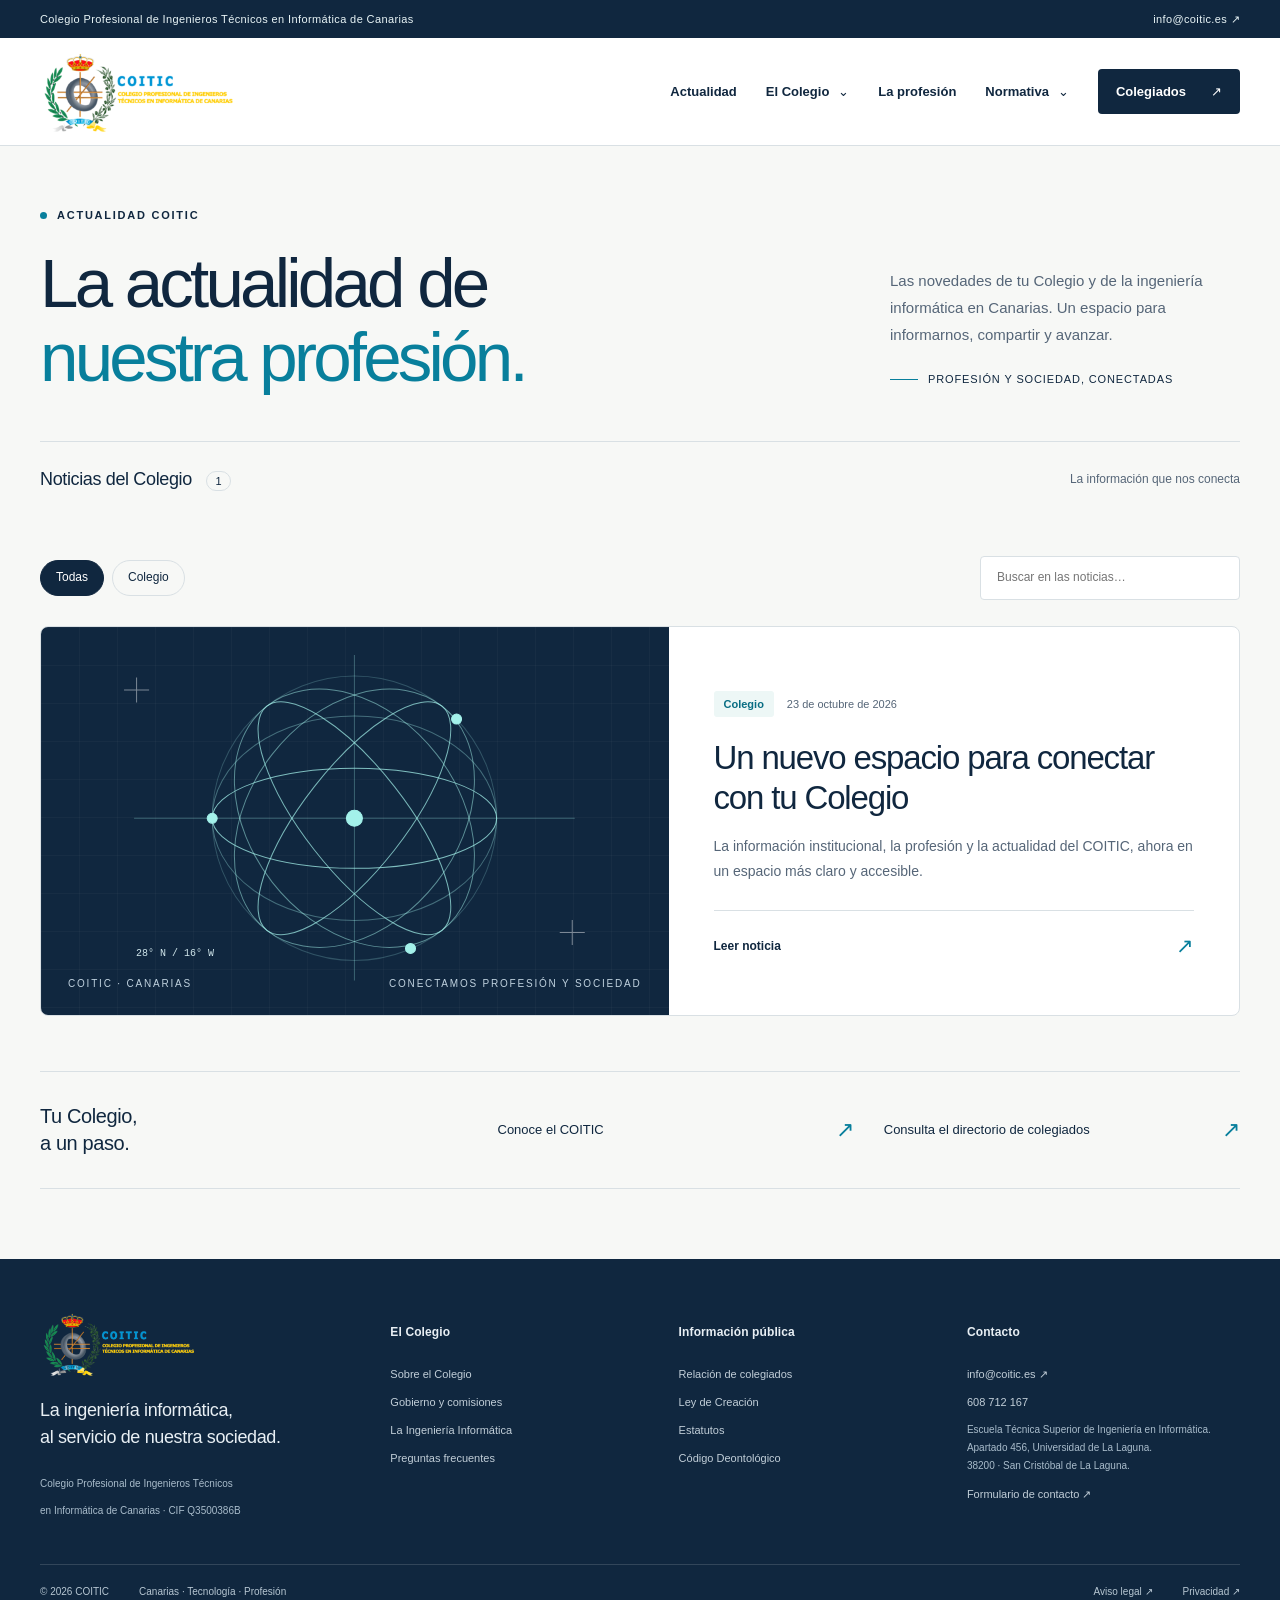
==== index.html @ a0e5a618 "Crear web estática moderna del COITIC con contenido institucional, Markdown y despliegue automático" ====
<!doctype html>
<html lang="es">
<head>
<meta charset="utf-8">
<meta name="viewport" content="width=device-width, initial-scale=1">
<meta name="theme-color" content="#0e233b">
<meta name="description" content="Colegio Profesional de Ingenieros Técnicos en Informática de Canarias. Actualidad, información institucional, profesión y directorio de colegiados.">
<title>COITIC · Ingeniería que nos conecta</title>
<link rel="icon" href="assets/logo-coitic.png" type="image/png">
<link rel="stylesheet" href="assets/style.css">
<script src="assets/marked.umd.js" defer></script>
<script src="assets/app.js" defer></script>
</head>
<body>
<a class="skip" href="#main">Saltar al contenido</a>
<div class="topbar"><div class="wrap"><span>Colegio Profesional de Ingenieros Técnicos en Informática de Canarias</span><a href="mailto:info@coitic.es">info@coitic.es <span aria-hidden="true">↗</span></a></div></div>
<header class="header"><div class="wrap header-inner">
<a class="brand" href="#/" aria-label="COITIC · Inicio"><img src="assets/logo-coitic.png" width="152" height="67" alt="COITIC"></a>
<button class="menu-toggle" type="button" aria-controls="main-nav" aria-expanded="false"><span aria-hidden="true">☰</span> Menú</button>
<nav id="main-nav" aria-label="Navegación principal">
<a href="#/" data-nav="inicio">Actualidad</a>
<div class="nav-group"><button type="button" aria-expanded="false" aria-controls="college-menu">El Colegio <span aria-hidden="true">⌄</span></button><div class="dropdown" id="college-menu"><a href="#/colegio">Sobre el Colegio</a><a href="#/gobierno">Junta de Gobierno y Comisiones</a><a href="#/preguntas">Preguntas frecuentes</a></div></div>
<a href="#/ingenieria">La profesión</a>
<div class="nav-group"><button type="button" aria-expanded="false" aria-controls="norm-menu">Normativa <span aria-hidden="true">⌄</span></button><div class="dropdown" id="norm-menu"><a href="#/ley">Ley de Creación</a><a href="#/estatutos">Estatutos</a><a href="#/deontologia">Código Deontológico</a></div></div>
<a class="directory-link" href="#/colegiados">Colegiados <span aria-hidden="true">↗</span></a>
</nav></div></header>
<main id="main" tabindex="-1"><div class="wrap loading" role="status">Cargando contenido…</div></main>
<footer><div class="wrap footer-grid"><div class="footer-about"><img src="assets/logo-coitic.png" width="152" height="67" alt="COITIC"><p>La ingeniería informática,<br>al servicio de nuestra sociedad.</p><span class="small">Colegio Profesional de Ingenieros Técnicos<br>en Informática de Canarias · CIF Q3500386B</span></div><div><h2>El Colegio</h2><a href="#/colegio">Sobre el Colegio</a><a href="#/gobierno">Gobierno y comisiones</a><a href="#/ingenieria">La Ingeniería Informática</a><a href="#/preguntas">Preguntas frecuentes</a></div><div><h2>Información pública</h2><a href="#/colegiados">Relación de colegiados</a><a href="#/ley">Ley de Creación</a><a href="#/estatutos">Estatutos</a><a href="#/deontologia">Código Deontológico</a></div><div><h2>Contacto</h2><a href="mailto:info@coitic.es">info@coitic.es ↗</a><a href="tel:+34608712167">608 712 167</a><p class="small">Escuela Técnica Superior de Ingeniería en Informática.<br>Apartado 456, Universidad de La Laguna.<br>38200 · San Cristóbal de La Laguna.</p><a href="https://coitic.es/contactar/">Formulario de contacto ↗</a></div></div><div class="wrap footer-bottom"><span>© <span id="year">2026</span> COITIC</span><span>Canarias · Tecnología · Profesión</span><a href="https://coitic.es/aviso-legal/">Aviso legal ↗</a><a href="https://coitic.es/politica-de-privacidad/">Privacidad ↗</a></div></footer>
</body></html>
---- assets/style.css ----
:root{--ink:#10273f;--muted:#566678;--cyan:#087f9c;--aqua:#8ce6dc;--line:#d9e0e4;--paper:#f7f8f6;--white:#fff;--radius:8px;font-family:Inter,"Segoe UI",Arial,sans-serif;color:var(--ink);background:var(--paper);font-synthesis:none;line-height:1.65}*{box-sizing:border-box}body{margin:0}a{color:inherit;text-underline-offset:4px}button,input,select{font:inherit}button,a,input,select,summary{-webkit-tap-highlight-color:transparent}button{cursor:pointer}a:focus-visible,button:focus-visible,input:focus-visible,select:focus-visible,summary:focus-visible{outline:3px solid var(--cyan);outline-offset:5px}button{color:inherit}img{max-width:100%;height:auto}.wrap{width:min(1240px,calc(100% - 80px));margin:auto}.skip{position:fixed;top:-100px;left:20px;z-index:100;background:white;padding:12px}.skip:focus{top:12px}.topbar{font-size:11px;letter-spacing:.035em;background:var(--ink);color:#e9f5f7}.topbar .wrap{display:flex;justify-content:space-between;gap:20px;padding-block:10px}.topbar a{text-decoration:none}.header{background:white;border-bottom:1px solid var(--line);position:relative;z-index:20}.header-inner{min-height:107px;display:flex;align-items:center;justify-content:space-between;gap:40px}.brand{display:flex;align-items:center}.brand img{width:200px;height:auto}.header nav{display:flex;align-items:center;gap:29px;font-size:13px;font-weight:600}.header nav a{text-decoration:none;padding-block:12px}.header nav>a:not(.directory-link):hover,.nav-group>button:hover{color:var(--cyan)}.nav-group{position:relative}.nav-group>button{background:none;border:0;padding:16px 0;font-weight:600;font-size:13px;display:flex;align-items:center;gap:9px}.dropdown{display:none;position:absolute;top:100%;left:-20px;padding:14px;background:white;box-shadow:0 18px 44px #10273f1f;border:1px solid var(--line);min-width:260px;border-radius:var(--radius)}.nav-group.open .dropdown{display:grid}.dropdown a{padding:10px!important;border-radius:4px}.dropdown a:hover{background:#edf5f6}.header nav .directory-link{background:var(--ink);color:white;padding:12px 18px;border-radius:4px;display:flex;gap:25px}.directory-link:hover{background:var(--cyan)!important}.menu-toggle{display:none}.eyebrow{font-size:11px;letter-spacing:.16em;text-transform:uppercase;font-weight:700;display:flex;gap:10px;align-items:center}.eyebrow:before{content:"";width:7px;height:7px;background:var(--cyan);border-radius:50%;display:inline-block}.hero{padding-top:60px;padding-bottom:46px;display:grid;grid-template-columns:1.4fr 1fr;gap:50px;align-items:end}.hero h1{font-size:clamp(44px,5.4vw,72px);line-height:1.07;font-weight:500;letter-spacing:-.055em;margin:23px 0 0}.hero h1 span{color:var(--cyan)}.hero-side{max-width:350px;justify-self:end;padding-bottom:7px}.hero-side p{font-size:15px;line-height:1.8;color:var(--muted);margin:0 0 22px}.hero-side .edition{font-size:11px;letter-spacing:.08em;text-transform:uppercase;display:flex;align-items:center;gap:10px}.edition:before{content:"";width:28px;height:1px;background:var(--cyan)}.section-top{display:flex;align-items:center;justify-content:space-between;border-top:1px solid var(--line);padding:23px 0;gap:20px}.section-top h2{font-size:18px;font-weight:500;margin:0;letter-spacing:-.02em}.section-top .count{font-size:11px;border:1px solid var(--line);padding:3px 9px;border-radius:30px;margin-left:9px}.muted{color:var(--muted)}.small{font-size:12px}.featured{display:grid;grid-template-columns:1.1fr 1fr;border:1px solid var(--line);background:white;border-radius:var(--radius);overflow:hidden;min-height:390px;text-decoration:none;transition:border-color .2s,box-shadow .2s}.featured:hover{border-color:#7a9da8;box-shadow:0 12px 30px #10273f0a}.story-art{position:relative;overflow:hidden;background:#10273f;display:grid;place-items:center;min-height:340px;color:#a3f1ea}.story-art:before{content:"";position:absolute;inset:0;background-image:linear-gradient(#ffffff07 1px,transparent 1px),linear-gradient(90deg,#ffffff07 1px,transparent 1px);background-size:38px 38px}.story-art svg{width:83%;height:auto;position:relative}.art-label{position:absolute;left:27px;bottom:22px;display:flex;justify-content:space-between;width:calc(100% - 54px);font-size:10px;text-transform:uppercase;letter-spacing:.18em;color:#c0d2df}.story-art .cover{width:100%;height:100%;object-fit:cover;position:absolute;inset:0}.featured-body{padding:45px 45px 32px;display:flex;flex-direction:column;align-items:flex-start;justify-content:center}.story-meta{font-size:11px;display:flex;gap:13px;align-items:center;flex-wrap:wrap;color:var(--muted)}.tag{color:#086d83;font-weight:600;background:#edf7f6;padding:4px 10px;border-radius:3px;display:inline-block}.featured h2{font-size:33px;font-weight:500;line-height:1.23;letter-spacing:-.035em;margin:21px 0 15px}.featured p{font-size:14px;line-height:1.8;color:var(--muted);margin:0 0 26px}.read{font-size:12px;font-weight:600;display:flex;justify-content:space-between;width:100%;align-items:center;border-top:1px solid var(--line);padding-top:18px}.read span{font-size:21px;color:var(--cyan)}.news-tools{margin:38px 0 26px;display:flex;gap:20px;align-items:center;justify-content:space-between}.filters{display:flex;gap:8px;flex-wrap:wrap}.filter{background:none;border:1px solid var(--line);padding:7px 15px;border-radius:25px;font-size:12px}.filter.active{background:var(--ink);color:white;border-color:var(--ink)}.search-wrap{position:relative}.search-wrap input{background:white;border:1px solid var(--line);border-radius:4px;padding:11px 16px;font-size:12px;width:260px;color:var(--ink)}.news-grid{display:grid;grid-template-columns:repeat(3,1fr);gap:24px}.news-card{background:white;border:1px solid var(--line);padding:26px;border-radius:var(--radius);text-decoration:none}.news-card:hover{border-color:var(--cyan)}.news-card h3{font-size:23px;line-height:1.35;font-weight:500;letter-spacing:-.025em}.news-card p{font-size:13px;color:var(--muted)}.news-card img{width:100%;aspect-ratio:1.8;object-fit:cover;margin-bottom:18px;border-radius:4px}.news-empty{padding:30px 0 45px;color:var(--muted);font-size:14px;border-bottom:1px solid var(--line)}.links-strip{margin:55px auto 70px;display:grid;grid-template-columns:1.2fr 1fr 1fr;gap:30px;padding:28px 0;border-block:1px solid var(--line);align-items:center}.links-strip p{font-size:20px;line-height:1.35;letter-spacing:-.02em;margin:0}.links-strip a{display:flex;align-items:center;justify-content:space-between;gap:20px;text-decoration:none;font-size:13px;padding:12px 0}.links-strip a span{color:var(--cyan);font-size:22px}footer{background:var(--ink);color:#e8eff4;padding-top:50px}.footer-grid{display:grid;grid-template-columns:1.25fr 1fr 1fr 1.1fr;gap:40px;padding-bottom:42px}.footer-about img{width:160px;display:block}.footer-about p{font-size:18px;line-height:1.5;letter-spacing:-.02em}.footer-grid h2{font-size:12px;font-weight:600;letter-spacing:.01em;margin:14px 0 22px}.footer-grid a{display:block;font-size:11px;text-decoration:none;color:#c1ced8;margin:10px 0}.footer-grid a:hover{color:white;text-decoration:underline}.footer-grid .small{color:#a9bccb;font-size:10px;line-height:1.8}.footer-bottom{border-top:1px solid #ffffff24;display:flex;gap:30px;font-size:10px;color:#b6c6d2;align-items:center;padding-block:19px}.footer-bottom span:nth-child(2){margin-right:auto}.footer-bottom a{text-decoration:none}.page-banner{background:#edf2f2;border-bottom:1px solid var(--line);padding:30px 0 42px}.breadcrumb{display:flex;gap:10px;font-size:11px;color:var(--muted);margin-bottom:26px;flex-wrap:wrap}.breadcrumb a{text-decoration:none}.page-banner h1{font-size:clamp(34px,4vw,52px);line-height:1.15;letter-spacing:-.04em;font-weight:500;max-width:850px;margin:15px 0}.page-banner .intro{font-size:14px;color:var(--muted);max-width:740px}.page-layout{display:grid;grid-template-columns:230px minmax(0,1fr);gap:65px;padding-top:42px;padding-bottom:75px}.sidebar{font-size:12px}.sidebar .aside-label{font-size:10px;letter-spacing:.12em;text-transform:uppercase;margin-bottom:17px;color:var(--muted)}.sidebar a{display:block;text-decoration:none;padding:11px 13px;margin:2px 0;border-left:2px solid transparent}.sidebar a.current{border-left-color:var(--cyan);color:var(--cyan);background:#eaf2f3;font-weight:600}.sidebar a:hover{background:#eaf2f3}.source-note{margin-top:30px;padding-top:20px;border-top:1px solid var(--line);font-size:10px;color:var(--muted)}.source-note a{padding:0;border:0;font-size:10px;text-decoration:underline}.prose{font-size:15px;line-height:1.85;min-width:0;max-width:880px}.prose>p:first-child{margin-top:0}.prose p{margin:0 0 19px}.prose a{color:#006b86;overflow-wrap:anywhere}.prose h2{font-size:25px;line-height:1.3;font-weight:500;letter-spacing:-.025em;margin:38px 0 20px}.prose h3{font-size:20px;line-height:1.5;font-weight:500;margin-top:30px}.prose ul,.prose ol{padding-left:23px}.prose li{padding-left:5px;margin-bottom:10px}.prose li::marker{color:var(--cyan)}.prose img{border-radius:5px;margin:12px 0;max-height:550px;object-fit:contain}.prose figure{margin:28px 0}.prose details{border-bottom:1px solid var(--line);background:white}.prose details:first-of-type{border-top:1px solid var(--line)}.prose summary{font-weight:500;line-height:1.55;padding:22px 42px 22px 0;cursor:pointer;position:relative;list-style:none;font-size:16px}.prose summary::-webkit-details-marker{display:none}.prose summary:after{content:"+";font-size:24px;position:absolute;right:8px;top:15px;color:var(--cyan)}.prose details[open]>summary:after{content:"−"}.prose .answer{padding:0 20px 16px 0;color:#384c61}.prose pre{background:var(--ink);color:#d9f9f6;padding:20px;overflow:auto;border-radius:5px}.prose blockquote{border-left:3px solid var(--cyan);padding-left:22px;color:var(--muted)}.article-page{max-width:800px;padding-top:40px;padding-bottom:70px}.article-page h1{font-size:48px;line-height:1.17;font-weight:500;letter-spacing:-.04em;margin:20px 0}.article-page .deck{font-size:19px;color:var(--muted);line-height:1.7;margin-bottom:32px}.article-page .prose{margin-top:36px}.back-link{font-size:12px;text-decoration:none;display:inline-block;margin-bottom:22px}.directory-page{padding-top:35px;padding-bottom:65px}.directory-tools{display:flex;align-items:end;justify-content:space-between;gap:20px;margin:26px 0}.directory-tools label{font-size:12px;font-weight:500;display:grid;gap:7px}.directory-tools input{border:1px solid var(--line);padding:11px 15px;border-radius:4px;width:380px;max-width:100%;background:white}.directory-tools select{border:1px solid var(--line);padding:9px;background:white;border-radius:4px}.table-scroll{overflow:auto;border:1px solid var(--line);border-radius:5px;background:white}table{width:100%;border-collapse:collapse;font-size:11px;line-height:1.6}thead{background:var(--ink);color:white}th{font-weight:500;text-align:left;white-space:nowrap;padding:14px 12px}th button{font:inherit;border:none;background:none;color:inherit;white-space:nowrap;padding:0;display:flex;gap:10px;align-items:center}td{padding:13px 12px;border-bottom:1px solid #e5e9ec;vertical-align:top}tbody tr:nth-child(even){background:#f6f8f8}td:nth-child(-n+3){min-width:105px}td a{color:var(--cyan)}.pagination{display:flex;align-items:center;gap:10px;justify-content:end;font-size:12px;padding-top:20px}.pagination .result-count{margin-right:auto}.pagination button{background:white;border:1px solid var(--line);padding:8px 13px;border-radius:4px}.pagination button:disabled{opacity:.4;cursor:default}.directory-footer{font-size:12px;color:var(--muted);margin-top:24px}.loading{padding-block:90px}.error{padding:70px 0}.error h1{font-size:40px;font-weight:500}.error p{color:var(--muted)}.sr-only{position:absolute;width:1px;height:1px;overflow:hidden;clip:rect(0,0,0,0);white-space:nowrap}#main:focus{outline:none}.faq-tools{margin-bottom:24px}.faq-tools input{padding:12px 16px;width:100%;border:1px solid var(--line);border-radius:4px;background:white}.gov-members{display:grid;grid-template-columns:repeat(2,1fr);gap:12px;list-style:none;padding:0!important;margin:26px 0}.gov-members li{padding:18px 20px!important;margin:0!important;border:1px solid var(--line);background:white;border-radius:5px;font-size:13px}.gov-members li strong{display:block;font-size:10px;text-transform:uppercase;letter-spacing:.08em;color:var(--cyan);margin-bottom:5px}.source-figure-note{display:block;color:var(--muted);font-size:11px;line-height:1.5;margin-bottom:25px}[hidden]{display:none!important}
@media(min-width:1500px){.hero{padding-top:75px;padding-bottom:60px}.featured{min-height:430px}}
@media(max-width:1100px){.wrap{width:calc(100% - 48px)}.header nav{gap:19px;font-size:12px}.brand img{width:160px}.header-inner{gap:20px;min-height:94px}.hero{gap:25px}.featured-body{padding:30px}.featured h2{font-size:29px}.footer-grid{gap:25px}.page-layout{gap:35px;grid-template-columns:200px minmax(0,1fr)}}
@media(max-width:800px){.wrap{width:calc(100% - 40px)}.topbar .wrap>span{max-width:420px}.topbar .wrap{font-size:9px;gap:15px}.header-inner{min-height:87px}.brand img{width:153px}.menu-toggle{display:flex;gap:10px;background:white;border:1px solid var(--line);border-radius:4px;padding:9px 13px;font-size:12px}.header nav{display:none;position:absolute;top:100%;left:0;right:0;background:white;box-shadow:0 15px 20px #10273f12;padding:20px;align-items:stretch;gap:0;max-height:calc(100vh - 130px);overflow:auto}.header nav.mobile-open{display:flex;flex-direction:column}.header nav>a,.nav-group>button{padding:14px 0!important;font-size:14px;width:100%;text-align:left}.nav-group>button{justify-content:space-between}.dropdown{position:static;box-shadow:none;border:0;background:#f4f7f7;min-width:0;padding:4px 10px}.header nav .directory-link{padding:13px!important;justify-content:space-between;margin-top:10px}.hero{padding-top:37px;padding-bottom:33px;grid-template-columns:1fr;gap:25px}.hero h1{font-size:52px}.hero-side{max-width:480px;justify-self:start}.hero-side p{font-size:14px;margin-bottom:15px}.featured{grid-template-columns:1fr 1.1fr;min-height:330px}.featured h2{font-size:27px}.featured-body{padding:25px}.story-art{min-height:330px}.news-grid{grid-template-columns:repeat(2,1fr)}.news-tools{align-items:stretch;flex-direction:column;gap:17px}.search-wrap input{width:100%}.links-strip{gap:15px;grid-template-columns:1fr 1fr;margin-block:36px}.links-strip p{grid-column:1/-1}.footer-grid{grid-template-columns:repeat(2,1fr);gap:30px}.footer-bottom{flex-wrap:wrap;gap:15px}.page-layout{grid-template-columns:1fr;padding-top:25px;gap:30px}.sidebar{display:none}.prose{max-width:none}.page-banner{padding-top:24px}.page-banner h1{font-size:39px}.breadcrumb{margin-bottom:20px}.article-page h1{font-size:38px}.directory-tools input{width:min(380px,100%)}.directory-tools{align-items:stretch}.directory-tools label:first-child{flex:1}.gov-members{grid-template-columns:1fr 1fr}}
@media(max-width:520px){.wrap{width:calc(100% - 32px)}.topbar .wrap{padding-block:8px}.topbar .wrap>span{max-width:230px;line-height:1.45}.topbar a{align-self:center;font-size:9px;white-space:nowrap}.hero h1{font-size:44px;letter-spacing:-.045em}.hero .eyebrow{font-size:10px}.featured{grid-template-columns:1fr}.story-art{min-height:245px;max-height:260px}.story-art svg{width:70%;max-height:240px}.featured-body{padding:27px}.featured h2{font-size:29px}.featured p{font-size:14px}.section-top{padding-block:19px}.section-top .small{display:none}.news-grid{grid-template-columns:1fr}.links-strip{grid-template-columns:1fr;gap:10px}.links-strip p{font-size:22px;margin-bottom:10px}.links-strip a{border-top:1px solid var(--line);padding-block:17px}.footer-grid{grid-template-columns:1fr 1fr;gap:24px 18px}.footer-about{grid-column:1/-1}.footer-about p{font-size:20px}.footer-grid>div:last-child{grid-column:1/-1}.footer-grid>div:last-child p{max-width:300px}.footer-grid h2{margin-bottom:15px}.footer-grid a{font-size:12px}.footer-grid .small{font-size:11px}.footer-bottom span:nth-child(2){display:none}.footer-bottom{font-size:10px;gap:18px}.page-banner h1{font-size:34px}.prose{font-size:14px;line-height:1.85}.prose h2{font-size:23px}.prose summary{font-size:15px}.article-page h1{font-size:35px}.article-page .deck{font-size:17px}.directory-tools{flex-direction:column;gap:17px}.directory-tools label{align-items:start}.directory-tools input{width:100%}.pagination{flex-wrap:wrap;gap:8px;font-size:11px}.pagination .result-count{width:100%;margin-bottom:8px}.gov-members{grid-template-columns:1fr}.page-layout{padding-bottom:45px}}
@media(prefers-reduced-motion:reduce){*{scroll-behavior:auto!important;transition:none!important}}
@media print{.header,.topbar,footer,.sidebar,.news-tools,.directory-tools,.pagination,.menu-toggle{display:none!important}.wrap{width:100%}.page-layout{display:block}.page-banner{background:white}.prose{max-width:none}.prose details>.answer{display:block}.table-scroll{overflow:visible}a{color:black}.story-art{display:none}.featured{display:block}body{background:white}}
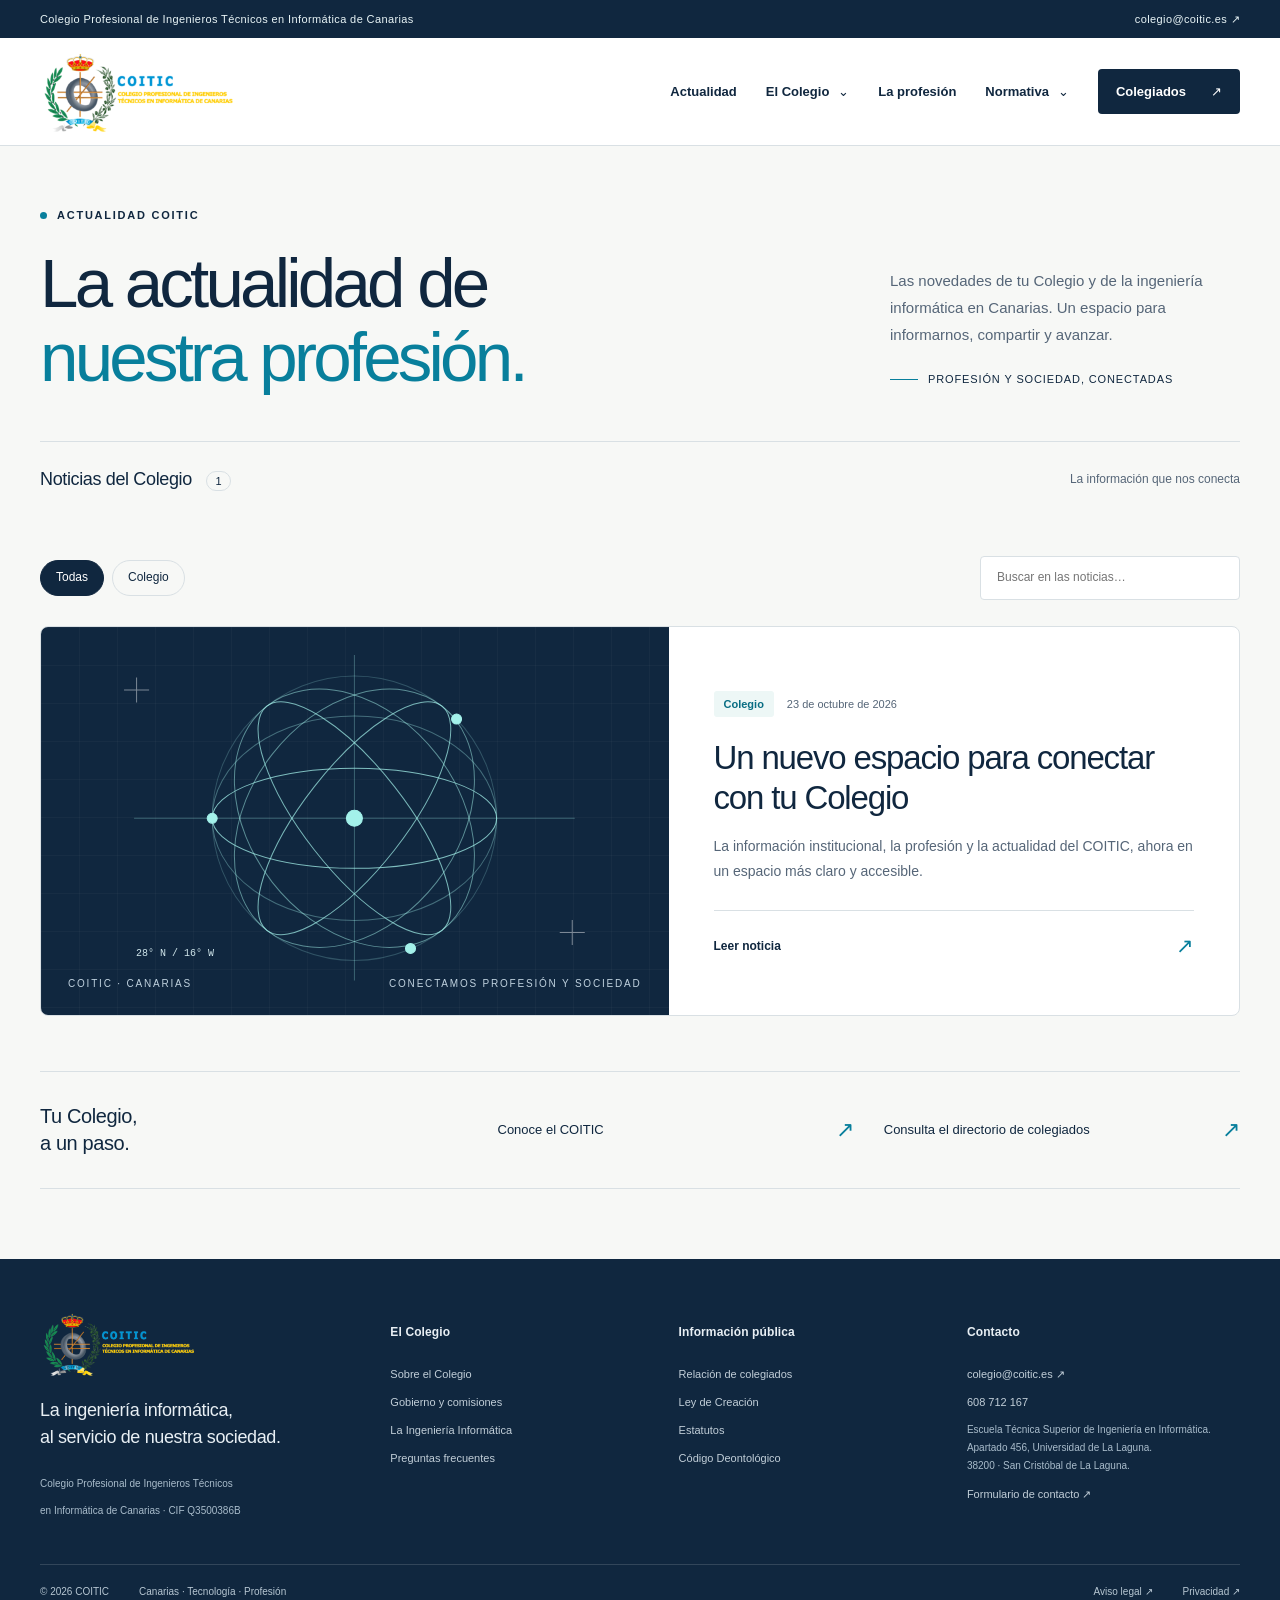
==== commit b0e54635: "Updated main email to colegio@coitic.es" ====
--- a/index.html
+++ b/index.html
@@ -13,7 +13,7 @@
 </head>
 <body>
 <a class="skip" href="#main">Saltar al contenido</a>
-<div class="topbar"><div class="wrap"><span>Colegio Profesional de Ingenieros Técnicos en Informática de Canarias</span><a href="mailto:info@coitic.es">info@coitic.es <span aria-hidden="true">↗</span></a></div></div>
+<div class="topbar"><div class="wrap"><span>Colegio Profesional de Ingenieros Técnicos en Informática de Canarias</span><a href="mailto:colegio@coitic.es">colegio@coitic.es <span aria-hidden="true">↗</span></a></div></div>
 <header class="header"><div class="wrap header-inner">
 <a class="brand" href="#/" aria-label="COITIC · Inicio"><img src="assets/logo-coitic.png" width="152" height="67" alt="COITIC"></a>
 <button class="menu-toggle" type="button" aria-controls="main-nav" aria-expanded="false"><span aria-hidden="true">☰</span> Menú</button>
@@ -25,5 +25,5 @@
 <a class="directory-link" href="#/colegiados">Colegiados <span aria-hidden="true">↗</span></a>
 </nav></div></header>
 <main id="main" tabindex="-1"><div class="wrap loading" role="status">Cargando contenido…</div></main>
-<footer><div class="wrap footer-grid"><div class="footer-about"><img src="assets/logo-coitic.png" width="152" height="67" alt="COITIC"><p>La ingeniería informática,<br>al servicio de nuestra sociedad.</p><span class="small">Colegio Profesional de Ingenieros Técnicos<br>en Informática de Canarias · CIF Q3500386B</span></div><div><h2>El Colegio</h2><a href="#/colegio">Sobre el Colegio</a><a href="#/gobierno">Gobierno y comisiones</a><a href="#/ingenieria">La Ingeniería Informática</a><a href="#/preguntas">Preguntas frecuentes</a></div><div><h2>Información pública</h2><a href="#/colegiados">Relación de colegiados</a><a href="#/ley">Ley de Creación</a><a href="#/estatutos">Estatutos</a><a href="#/deontologia">Código Deontológico</a></div><div><h2>Contacto</h2><a href="mailto:info@coitic.es">info@coitic.es ↗</a><a href="tel:+34608712167">608 712 167</a><p class="small">Escuela Técnica Superior de Ingeniería en Informática.<br>Apartado 456, Universidad de La Laguna.<br>38200 · San Cristóbal de La Laguna.</p><a href="https://coitic.es/contactar/">Formulario de contacto ↗</a></div></div><div class="wrap footer-bottom"><span>© <span id="year">2026</span> COITIC</span><span>Canarias · Tecnología · Profesión</span><a href="https://coitic.es/aviso-legal/">Aviso legal ↗</a><a href="https://coitic.es/politica-de-privacidad/">Privacidad ↗</a></div></footer>
+<footer><div class="wrap footer-grid"><div class="footer-about"><img src="assets/logo-coitic.png" width="152" height="67" alt="COITIC"><p>La ingeniería informática,<br>al servicio de nuestra sociedad.</p><span class="small">Colegio Profesional de Ingenieros Técnicos<br>en Informática de Canarias · CIF Q3500386B</span></div><div><h2>El Colegio</h2><a href="#/colegio">Sobre el Colegio</a><a href="#/gobierno">Gobierno y comisiones</a><a href="#/ingenieria">La Ingeniería Informática</a><a href="#/preguntas">Preguntas frecuentes</a></div><div><h2>Información pública</h2><a href="#/colegiados">Relación de colegiados</a><a href="#/ley">Ley de Creación</a><a href="#/estatutos">Estatutos</a><a href="#/deontologia">Código Deontológico</a></div><div><h2>Contacto</h2><a href="mailto:colegio@coitic.es">colegio@coitic.es ↗</a><a href="tel:+34608712167">608 712 167</a><p class="small">Escuela Técnica Superior de Ingeniería en Informática.<br>Apartado 456, Universidad de La Laguna.<br>38200 · San Cristóbal de La Laguna.</p><a href="https://coitic.es/contactar/">Formulario de contacto ↗</a></div></div><div class="wrap footer-bottom"><span>© <span id="year">2026</span> COITIC</span><span>Canarias · Tecnología · Profesión</span><a href="https://coitic.es/aviso-legal/">Aviso legal ↗</a><a href="https://coitic.es/politica-de-privacidad/">Privacidad ↗</a></div></footer>
 </body></html>
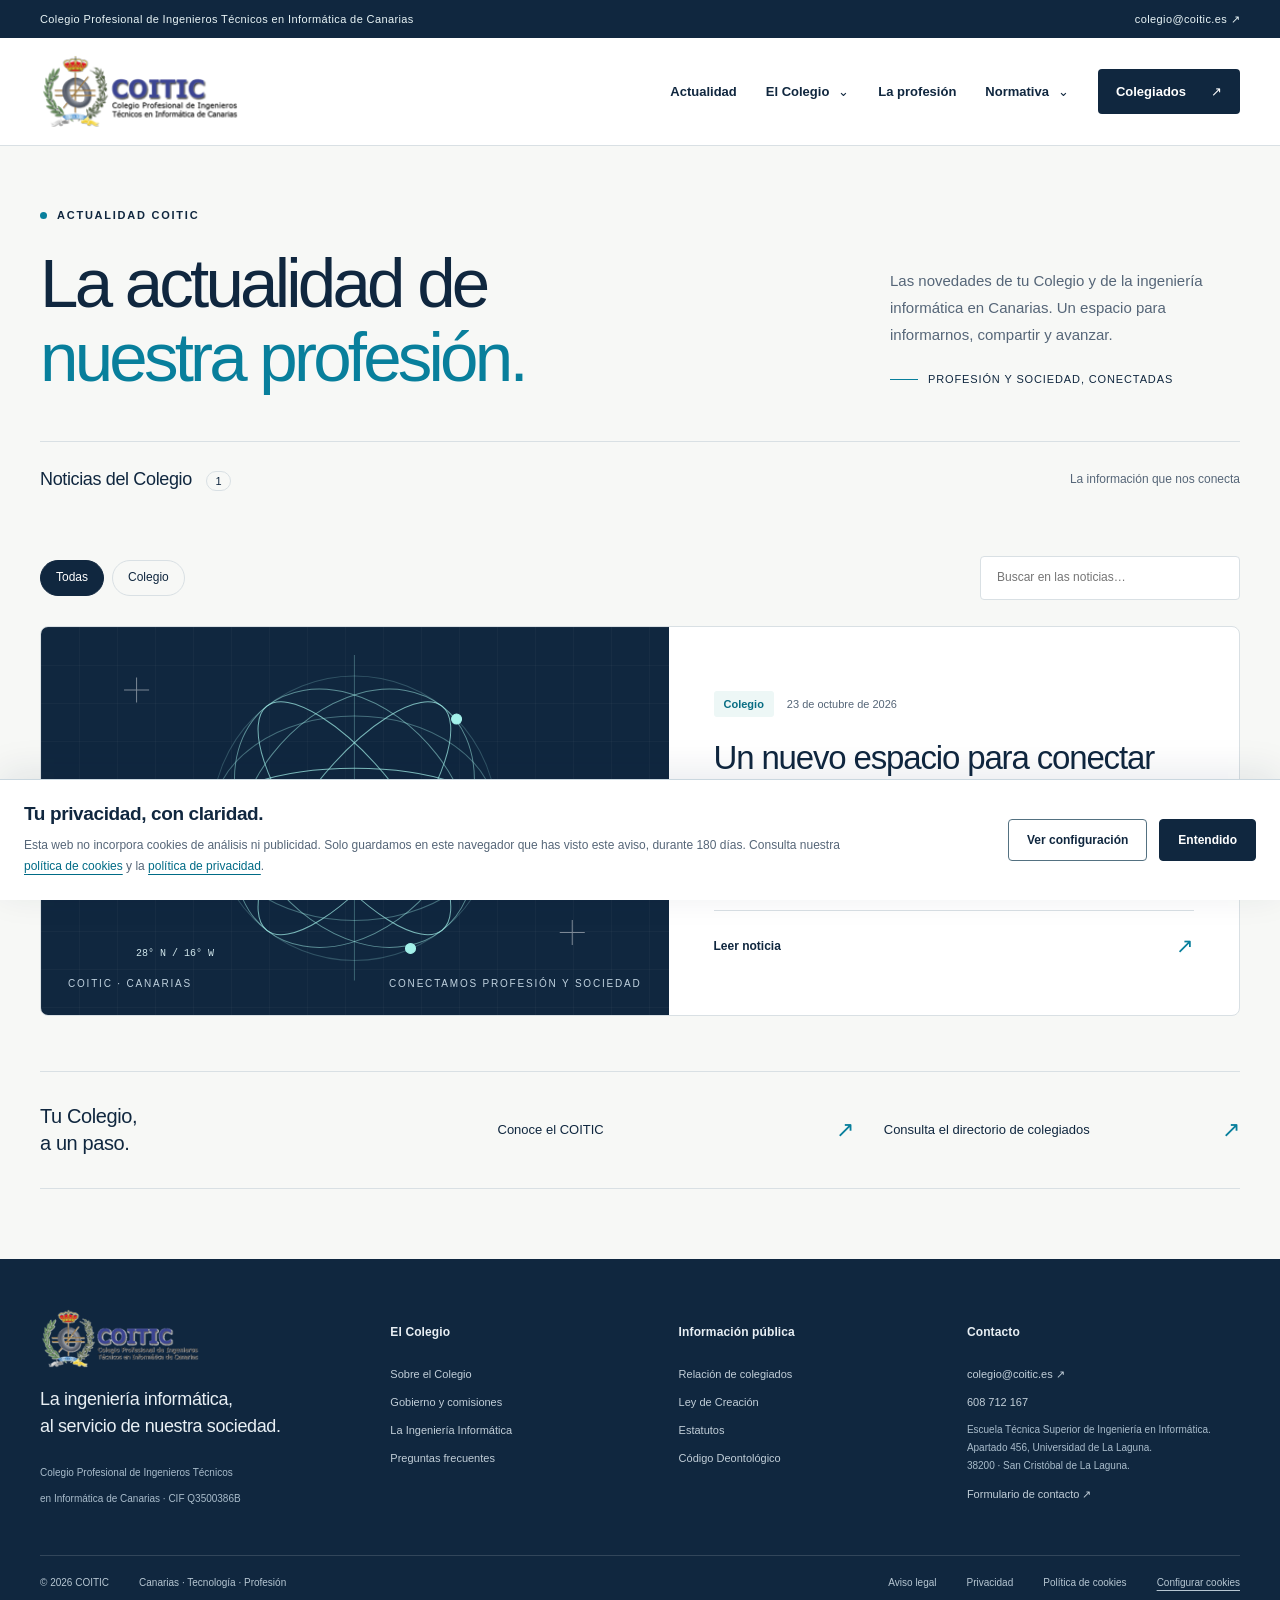
==== commit 1330dfb4: "Integrar textos legales y aviso de cookies con configuración accesible" ====
--- a/index.html
+++ b/index.html
@@ -10,6 +10,7 @@
 <link rel="stylesheet" href="assets/style.css">
 <script src="assets/marked.umd.js" defer></script>
 <script src="assets/app.js" defer></script>
+<script src="assets/cookies.js" defer></script>
 </head>
 <body>
 <a class="skip" href="#main">Saltar al contenido</a>
@@ -25,5 +26,18 @@
 <a class="directory-link" href="#/colegiados">Colegiados <span aria-hidden="true">↗</span></a>
 </nav></div></header>
 <main id="main" tabindex="-1"><div class="wrap loading" role="status">Cargando contenido…</div></main>
-<footer><div class="wrap footer-grid"><div class="footer-about"><img src="assets/logo-coitic.png" width="152" height="67" alt="COITIC"><p>La ingeniería informática,<br>al servicio de nuestra sociedad.</p><span class="small">Colegio Profesional de Ingenieros Técnicos<br>en Informática de Canarias · CIF Q3500386B</span></div><div><h2>El Colegio</h2><a href="#/colegio">Sobre el Colegio</a><a href="#/gobierno">Gobierno y comisiones</a><a href="#/ingenieria">La Ingeniería Informática</a><a href="#/preguntas">Preguntas frecuentes</a></div><div><h2>Información pública</h2><a href="#/colegiados">Relación de colegiados</a><a href="#/ley">Ley de Creación</a><a href="#/estatutos">Estatutos</a><a href="#/deontologia">Código Deontológico</a></div><div><h2>Contacto</h2><a href="mailto:colegio@coitic.es">colegio@coitic.es ↗</a><a href="tel:+34608712167">608 712 167</a><p class="small">Escuela Técnica Superior de Ingeniería en Informática.<br>Apartado 456, Universidad de La Laguna.<br>38200 · San Cristóbal de La Laguna.</p><a href="https://coitic.es/contactar/">Formulario de contacto ↗</a></div></div><div class="wrap footer-bottom"><span>© <span id="year">2026</span> COITIC</span><span>Canarias · Tecnología · Profesión</span><a href="https://coitic.es/aviso-legal/">Aviso legal ↗</a><a href="https://coitic.es/politica-de-privacidad/">Privacidad ↗</a></div></footer>
+<footer><div class="wrap footer-grid"><div class="footer-about"><img src="assets/logo-coitic.png" width="152" height="67" alt="COITIC"><p>La ingeniería informática,<br>al servicio de nuestra sociedad.</p><span class="small">Colegio Profesional de Ingenieros Técnicos<br>en Informática de Canarias · CIF Q3500386B</span></div><div><h2>El Colegio</h2><a href="#/colegio">Sobre el Colegio</a><a href="#/gobierno">Gobierno y comisiones</a><a href="#/ingenieria">La Ingeniería Informática</a><a href="#/preguntas">Preguntas frecuentes</a></div><div><h2>Información pública</h2><a href="#/colegiados">Relación de colegiados</a><a href="#/ley">Ley de Creación</a><a href="#/estatutos">Estatutos</a><a href="#/deontologia">Código Deontológico</a></div><div><h2>Contacto</h2><a href="mailto:colegio@coitic.es">colegio@coitic.es ↗</a><a href="tel:+34608712167">608 712 167</a><p class="small">Escuela Técnica Superior de Ingeniería en Informática.<br>Apartado 456, Universidad de La Laguna.<br>38200 · San Cristóbal de La Laguna.</p><a href="https://coitic.es/contactar/">Formulario de contacto ↗</a></div></div><div class="wrap footer-bottom"><span>© <span id="year">2026</span> COITIC</span><span>Canarias · Tecnología · Profesión</span><a href="#/aviso-legal">Aviso legal</a><a href="#/politica-de-privacidad">Privacidad</a><a href="#/politica-de-cookies">Política de cookies</a><button type="button" class="cookie-footer-button" data-cookie-open>Configurar cookies</button></div></footer>
+<section class="cookie-banner" id="cookie-banner" aria-labelledby="cookie-banner-title" hidden>
+<div class="cookie-banner-copy"><h2 id="cookie-banner-title">Tu privacidad, con claridad.</h2><p>Esta web no incorpora cookies de análisis ni publicidad. Solo guardamos en este navegador que has visto este aviso, durante 180 días. Consulta nuestra <a href="#/politica-de-cookies">política de cookies</a> y la <a href="#/politica-de-privacidad">política de privacidad</a>.</p></div>
+<div class="cookie-actions"><button type="button" class="cookie-button" data-cookie-open>Ver configuración</button><button type="button" class="cookie-button cookie-button-primary" id="cookie-acknowledge">Entendido</button></div>
+</section>
+<dialog class="cookie-dialog" id="cookie-dialog" aria-labelledby="cookie-dialog-title" aria-describedby="cookie-dialog-description">
+<div class="cookie-dialog-header"><div><div class="eyebrow">Tu privacidad</div><h2 id="cookie-dialog-title">Configuración de cookies</h2></div><button type="button" class="cookie-close" id="cookie-close" aria-label="Cerrar configuración de cookies">×</button></div>
+<p id="cookie-dialog-description">Esta versión del sitio no incorpora herramientas de analítica, publicidad ni contenido incrustado de terceros. No hay cookies opcionales que activar.</p>
+<div class="cookie-category"><div><h3>Recordatorio del aviso</h3><span class="cookie-status">Solo almacenamiento técnico</span></div><p>Al pulsar «Entendido» o «Guardar y cerrar», se guarda <code>coitic:cookie-notice:v1</code> en el almacenamiento local de este navegador durante 180 días. No se utiliza para identificarte ni seguir tu navegación.</p></div>
+<div class="cookie-category"><div><h3>Analítica y publicidad</h3><span class="cookie-status">No se utilizan</span></div><p>No se cargan herramientas de medición de visitas ni de publicidad.</p></div>
+<p class="cookie-help">Puedes borrar el recordatorio y volver a mostrar el aviso cuando quieras. Si tu navegador bloquea el almacenamiento local, la web seguirá funcionando y el aviso podrá reaparecer al recargar.</p>
+<p class="cookie-policy-links"><a href="#/politica-de-cookies" data-cookie-policy-link>Política de cookies</a> · <a href="#/politica-de-privacidad" data-cookie-policy-link>Política de privacidad</a> · <a href="#/aviso-legal" data-cookie-policy-link>Aviso legal</a></p>
+<div class="cookie-dialog-actions"><button type="button" class="cookie-button" id="cookie-reset">Borrar recordatorio</button><button type="button" class="cookie-button cookie-button-primary" id="cookie-save">Guardar y cerrar</button></div>
+</dialog>
 </body></html>
--- a/assets/style.css
+++ b/assets/style.css
@@ -5,3 +5,15 @@
 @media(max-width:520px){.wrap{width:calc(100% - 32px)}.topbar .wrap{padding-block:8px}.topbar .wrap>span{max-width:230px;line-height:1.45}.topbar a{align-self:center;font-size:9px;white-space:nowrap}.hero h1{font-size:44px;letter-spacing:-.045em}.hero .eyebrow{font-size:10px}.featured{grid-template-columns:1fr}.story-art{min-height:245px;max-height:260px}.story-art svg{width:70%;max-height:240px}.featured-body{padding:27px}.featured h2{font-size:29px}.featured p{font-size:14px}.section-top{padding-block:19px}.section-top .small{display:none}.news-grid{grid-template-columns:1fr}.links-strip{grid-template-columns:1fr;gap:10px}.links-strip p{font-size:22px;margin-bottom:10px}.links-strip a{border-top:1px solid var(--line);padding-block:17px}.footer-grid{grid-template-columns:1fr 1fr;gap:24px 18px}.footer-about{grid-column:1/-1}.footer-about p{font-size:20px}.footer-grid>div:last-child{grid-column:1/-1}.footer-grid>div:last-child p{max-width:300px}.footer-grid h2{margin-bottom:15px}.footer-grid a{font-size:12px}.footer-grid .small{font-size:11px}.footer-bottom span:nth-child(2){display:none}.footer-bottom{font-size:10px;gap:18px}.page-banner h1{font-size:34px}.prose{font-size:14px;line-height:1.85}.prose h2{font-size:23px}.prose summary{font-size:15px}.article-page h1{font-size:35px}.article-page .deck{font-size:17px}.directory-tools{flex-direction:column;gap:17px}.directory-tools label{align-items:start}.directory-tools input{width:100%}.pagination{flex-wrap:wrap;gap:8px;font-size:11px}.pagination .result-count{width:100%;margin-bottom:8px}.gov-members{grid-template-columns:1fr}.page-layout{padding-bottom:45px}}
 @media(prefers-reduced-motion:reduce){*{scroll-behavior:auto!important;transition:none!important}}
 @media print{.header,.topbar,footer,.sidebar,.news-tools,.directory-tools,.pagination,.menu-toggle{display:none!important}.wrap{width:100%}.page-layout{display:block}.page-banner{background:white}.prose{max-width:none}.prose details>.answer{display:block}.table-scroll{overflow:visible}a{color:black}.story-art{display:none}.featured{display:block}body{background:white}}
+
+/* Privacy notice: non-blocking, with a modal details panel opened on request. */
+body{padding-bottom:var(--cookie-banner-height,0px)}
+.footer-bottom{flex-wrap:wrap}
+.cookie-footer-button{border:0;padding:0;background:none;color:inherit;font:inherit;text-decoration:underline;text-underline-offset:4px;text-align:left}
+.cookie-banner{position:fixed;inset:auto 0 0;z-index:50;background:#fff;border-top:1px solid #cad7df;box-shadow:0 -7px 35px #10273f18;padding:22px max(24px,calc((100vw - 1240px)/2));display:flex;align-items:center;gap:32px;max-height:70dvh;overflow-y:auto}
+.cookie-banner-copy{flex:1;min-width:0}.cookie-banner h2{font-size:19px;letter-spacing:-.02em;font-weight:600;line-height:1.3;margin:0 0 8px}.cookie-banner p{font-size:12px;line-height:1.8;margin:0;color:var(--muted);max-width:830px}.cookie-banner a,.cookie-dialog a{color:#006b86}
+.cookie-actions{display:flex;align-items:center;gap:12px;flex-shrink:0}.cookie-button{border:1px solid #547181;background:#fff;padding:11px 18px;border-radius:4px;color:var(--ink);font-size:12px;font-weight:600;line-height:1.5;text-decoration:none}.cookie-button:hover{background:#edf5f6}.cookie-button-primary{color:#fff;background:var(--ink);border-color:var(--ink)}.cookie-button-primary:hover{background:#16445b}
+.cookie-dialog{border:1px solid var(--line);border-radius:10px;padding:30px;max-width:640px;width:calc(100% - 32px);max-height:calc(100dvh - 40px);color:var(--ink);box-shadow:0 24px 100px #0003;overflow-y:auto}.cookie-dialog::backdrop{background:#10273f99}.cookie-dialog-header{display:flex;gap:20px;justify-content:space-between;align-items:start}.cookie-dialog h2{font-size:27px;font-weight:500;letter-spacing:-.03em;line-height:1.25;margin:14px 0 20px}.cookie-close{padding:0 8px;border:0;background:none;font-size:30px;line-height:1.2}.cookie-dialog p{font-size:13px;line-height:1.8;color:var(--muted);margin:0 0 18px}.cookie-category{border:1px solid var(--line);border-radius:5px;padding:18px;margin-top:16px}.cookie-category>div{display:flex;align-items:baseline;gap:12px;justify-content:space-between;flex-wrap:wrap;margin-bottom:10px}.cookie-category h3{font-size:14px;margin:0;font-weight:600}.cookie-category p{font-size:12px;margin:0}.cookie-status{font-size:10px;color:#006b65;background:#eaf7f4;padding:3px 8px;border-radius:4px}.cookie-dialog code,.cookie-site-note code{overflow-wrap:anywhere;font-size:.9em}.cookie-dialog p.cookie-help{font-size:11px;margin-top:20px}.cookie-dialog p.cookie-policy-links{font-size:11px;margin-top:22px}.cookie-dialog-actions{display:flex;gap:14px;justify-content:space-between;margin-top:25px;padding-top:22px;border-top:1px solid var(--line)}.cookie-site-note{padding:24px;border:1px solid #c6dddf;border-radius:5px;background:#eef6f5;margin:0 0 35px}.prose .cookie-site-note h2{margin-top:0;font-size:22px}.cookie-site-note p{font-size:13px}.prose table{font-size:12px;min-width:0;table-layout:fixed;margin:22px 0}.prose td,.prose th{white-space:normal;overflow-wrap:anywhere;min-width:0}.prose td:first-child{font-weight:500}.prose th{background:var(--ink);color:white}
+@media(max-width:800px){.cookie-banner{padding:20px;flex-direction:column;align-items:stretch;gap:16px}.cookie-actions{justify-content:flex-end}.cookie-banner p{font-size:12px}}
+@media(max-width:520px){.cookie-banner{padding:18px 16px;gap:14px}.cookie-banner h2{font-size:18px}.cookie-actions{display:grid;grid-template-columns:1fr 1fr;gap:10px}.cookie-button{padding:11px 12px}.cookie-dialog{padding:22px 18px;max-height:calc(100dvh - 24px)}.cookie-dialog h2{font-size:24px}.cookie-dialog-actions{flex-direction:column}.cookie-dialog-actions .cookie-button{width:100%}.cookie-site-note{padding:18px}.footer-bottom{row-gap:15px}}
+@media print{body{padding-bottom:0}.cookie-banner,.cookie-dialog,.cookie-site-note button{display:none!important}}
